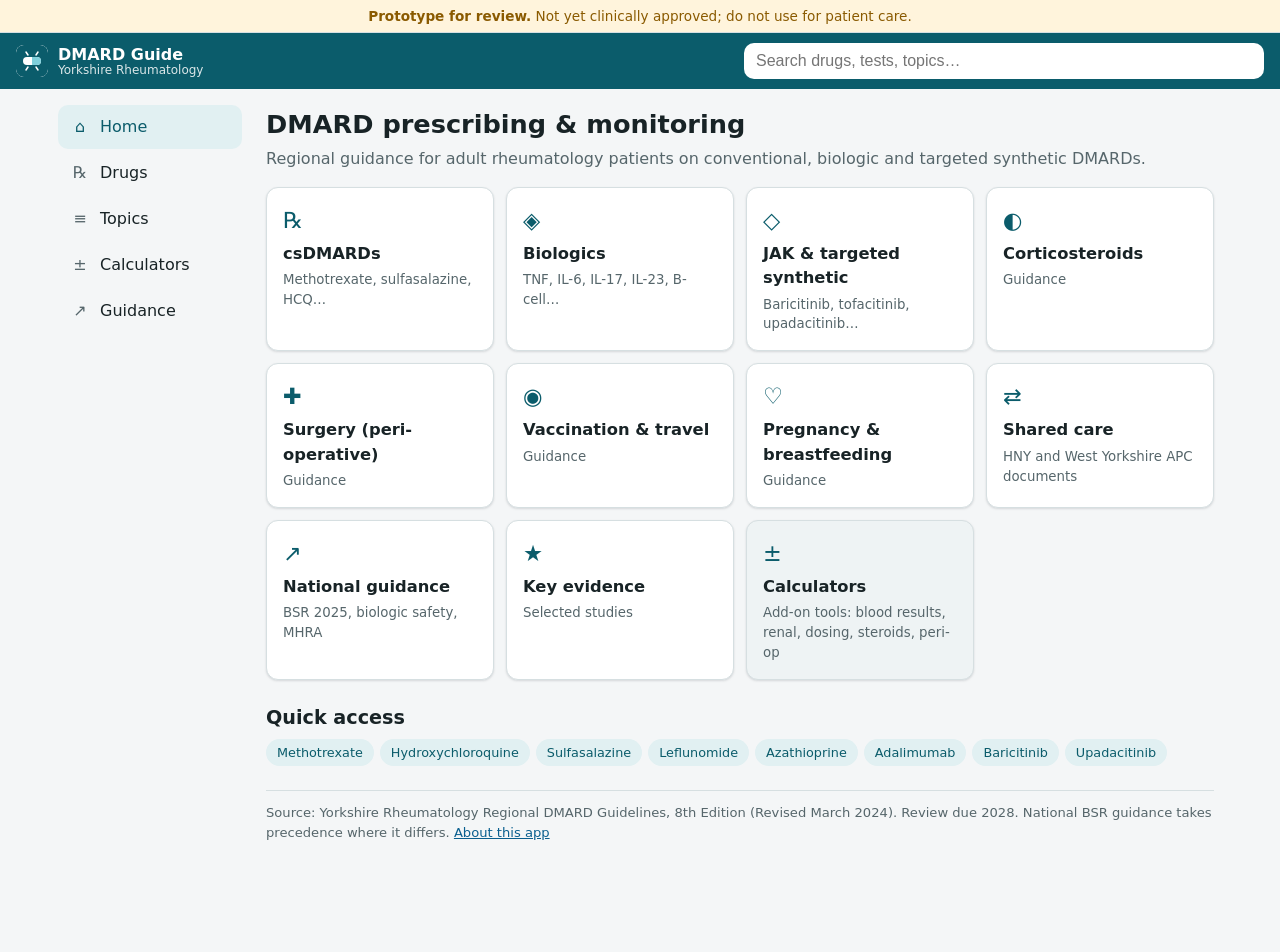
==== index.html @ b069c0a6 "Build prototype DMARD guide PWA with guideline content and calculators Guideline pages are generated" ====
<!doctype html>
<html lang="en-GB">
<head>
  <meta charset="utf-8">
  <meta name="viewport" content="width=device-width, initial-scale=1, viewport-fit=cover">
  <title>DMARD Guide (Yorkshire)</title>
  <meta name="description" content="Prescribing and monitoring guidance for DMARDs, biologics and targeted synthetic drugs in Yorkshire rheumatology.">
  <meta name="theme-color" content="#0b5c6b">
  <link rel="manifest" href="manifest.webmanifest">
  <link rel="icon" href="icons/icon.svg" type="image/svg+xml">
  <link rel="apple-touch-icon" href="icons/icon-192.png">
  <link rel="stylesheet" href="css/app.css">
</head>
<body>
  <a class="skip" href="#main">Skip to content</a>
  <div class="proto-banner" role="note">
    <strong>Prototype for review.</strong> Not yet clinically approved; do not use for patient care.
  </div>
  <header class="topbar">
    <a class="brand" href="#/">
      <img src="icons/icon.svg" alt="" width="32" height="32">
      <span><b>DMARD Guide</b><small>Yorkshire Rheumatology</small></span>
    </a>
    <form class="search" role="search" id="search-form">
      <label class="sr-only" for="q">Search drugs and topics</label>
      <input id="q" type="search" placeholder="Search drugs, tests, topics…" autocomplete="off">
    </form>
  </header>
  <div class="layout">
    <nav class="sidenav" aria-label="Main">
      <a href="#/" data-nav="home"><span aria-hidden="true">⌂</span>Home</a>
      <a href="#/drugs" data-nav="drugs"><span aria-hidden="true">℞</span>Drugs</a>
      <a href="#/topics" data-nav="topics"><span aria-hidden="true">≡</span>Topics</a>
      <a href="#/calc" data-nav="calc"><span aria-hidden="true">±</span>Calculators</a>
      <a href="#/links" data-nav="links"><span aria-hidden="true">↗</span>Guidance</a>
    </nav>
    <main id="main" tabindex="-1"></main>
  </div>
  <script type="module" src="js/app.js"></script>
</body>
</html>
---- css/app.css ----
:root {
  --bg: #f4f6f7;
  --surface: #ffffff;
  --surface-2: #eef3f4;
  --text: #182326;
  --muted: #56666b;
  --border: #d6dfe1;
  --brand: #0b5c6b;
  --brand-ink: #ffffff;
  --brand-soft: #e1f0f2;
  --link: #0a5f8f;
  --stop: #b42318;
  --stop-soft: #fdecea;
  --caution: #8a5a00;
  --caution-soft: #fff4dc;
  --ok: #1d6b3a;
  --ok-soft: #e5f4ea;
  --info-soft: #e8f0fb;
  --radius: 12px;
  --shadow: 0 1px 2px rgba(16, 24, 40, .06), 0 1px 3px rgba(16, 24, 40, .08);
  --font: system-ui, -apple-system, "Segoe UI", Roboto, Arial, sans-serif;
  color-scheme: light;
}
@media (prefers-color-scheme: dark) {
  :root:not([data-theme="light"]) {
    --bg: #0f1719; --surface: #172225; --surface-2: #1d2a2e; --text: #e6eef0; --muted: #9db0b5;
    --border: #2b3b40; --brand: #5fb8c8; --brand-ink: #062a31; --brand-soft: #173a41; --link: #7cc4ef;
    --stop: #ff8a80; --stop-soft: #3a1714; --caution: #f5c46a; --caution-soft: #33270c;
    --ok: #7fd49c; --ok-soft: #12301d; --info-soft: #182a40;
    color-scheme: dark;
  }
}
:root[data-theme="dark"] {
  --bg: #0f1719; --surface: #172225; --surface-2: #1d2a2e; --text: #e6eef0; --muted: #9db0b5;
  --border: #2b3b40; --brand: #5fb8c8; --brand-ink: #062a31; --brand-soft: #173a41; --link: #7cc4ef;
  --stop: #ff8a80; --stop-soft: #3a1714; --caution: #f5c46a; --caution-soft: #33270c;
  --ok: #7fd49c; --ok-soft: #12301d; --info-soft: #182a40;
  color-scheme: dark;
}

* { box-sizing: border-box; }
html { -webkit-text-size-adjust: 100%; }
body { margin: 0; background: var(--bg); color: var(--text); font: 16px/1.5 var(--font); }
a { color: var(--link); }
img { max-width: 100%; height: auto; }
h1, h2, h3 { line-height: 1.25; }
h1 { font-size: 1.6rem; margin: .2rem 0 .4rem; }
h2 { font-size: 1.2rem; margin: 1.6rem 0 .6rem; }
h3 { font-size: 1.05rem; }
.sr-only { position: absolute; width: 1px; height: 1px; overflow: hidden; clip: rect(0 0 0 0); }
.skip { position: absolute; left: -999px; }
.skip:focus { left: 8px; top: 8px; z-index: 10; background: var(--surface); padding: 8px; }
:focus-visible { outline: 3px solid var(--brand); outline-offset: 2px; }

.proto-banner { background: var(--caution-soft); color: var(--caution); font-size: .85rem; padding: 6px 16px; text-align: center; border-bottom: 1px solid var(--border); }

.topbar { position: sticky; top: 0; z-index: 5; display: flex; gap: 12px; align-items: center; padding: 10px 16px;
  background: var(--brand); color: var(--brand-ink); }
.brand { display: flex; align-items: center; gap: 10px; color: inherit; text-decoration: none; flex: none; }
.brand img { border-radius: 8px; background: #fff; }
.brand span { display: flex; flex-direction: column; line-height: 1.1; }
.brand small { opacity: .85; font-size: .75rem; }
.search { flex: 1; max-width: 520px; margin-left: auto; }
.search input { width: 100%; padding: 9px 12px; border-radius: 10px; border: 0; font-size: 1rem; background: var(--surface); color: var(--text); }

.layout { display: flex; max-width: 1180px; margin: 0 auto; }
.sidenav { display: flex; flex-direction: column; gap: 2px; width: 200px; flex: none; padding: 16px 8px; position: sticky; top: 60px; align-self: flex-start; }
.sidenav a { display: flex; gap: 10px; align-items: center; padding: 10px 12px; border-radius: 10px; color: var(--text); text-decoration: none; font-weight: 500; }
.sidenav a span { width: 20px; text-align: center; color: var(--muted); }
.sidenav a.active { background: var(--brand-soft); color: var(--brand); }
.sidenav a.active span { color: var(--brand); }
main { flex: 1; min-width: 0; padding: 16px 16px 96px; }
main:focus { outline: none; }

@media (max-width: 760px) {
  .brand small { display: none; }
  .brand b { display: none; }
  .sidenav { position: fixed; bottom: 0; left: 0; right: 0; top: auto; width: auto; z-index: 6; flex-direction: row; justify-content: space-around;
    padding: 4px 4px calc(4px + env(safe-area-inset-bottom)); background: var(--surface); border-top: 1px solid var(--border); }
  .sidenav a { flex-direction: column; gap: 0; font-size: .72rem; padding: 6px 4px; flex: 1; text-align: center; }
  .sidenav a span { font-size: 1.15rem; width: auto; }
}

/* Cards and grids */
.card { background: var(--surface); border: 1px solid var(--border); border-radius: var(--radius); padding: 16px; box-shadow: var(--shadow); }
.grid { display: grid; gap: 12px; grid-template-columns: repeat(auto-fill, minmax(200px, 1fr)); }
.tile { display: flex; flex-direction: column; gap: 4px; text-decoration: none; color: var(--text); min-height: 96px; }
.tile:hover { border-color: var(--brand); }
.tile .icon { font-size: 1.4rem; color: var(--brand); }
.tile b { font-size: 1.02rem; }
.tile small { color: var(--muted); }
.tile.addon { background: var(--surface-2); }
.hero { margin-bottom: 16px; }
.hero p { color: var(--muted); margin: .2rem 0 0; }
.muted { color: var(--muted); }
.small { font-size: .875rem; }

.list { list-style: none; margin: 0; padding: 0; background: var(--surface); border: 1px solid var(--border); border-radius: var(--radius); overflow: hidden; }
.list li + li { border-top: 1px solid var(--border); }
.list a { display: flex; justify-content: space-between; gap: 12px; align-items: center; padding: 12px 16px; color: var(--text); text-decoration: none; }
.list a:hover { background: var(--surface-2); }
.list a small { color: var(--muted); }
.list a::after { content: "›"; color: var(--muted); font-size: 1.3rem; }

.chips { display: flex; flex-wrap: wrap; gap: 6px; margin: 8px 0; }
.chip { display: inline-flex; align-items: center; gap: 4px; padding: 3px 10px; border-radius: 999px; font-size: .8rem; background: var(--surface-2); color: var(--muted); border: 1px solid var(--border); text-decoration: none; }
.chip.brand { background: var(--brand-soft); color: var(--brand); border-color: transparent; }
.chip.warn { background: var(--caution-soft); color: var(--caution); border-color: transparent; }
.chip.stop { background: var(--stop-soft); color: var(--stop); border-color: transparent; }
button.chip { cursor: pointer; font: inherit; font-size: .8rem; }
button.chip[aria-pressed="true"] { background: var(--brand); color: var(--brand-ink); }

.actions { display: flex; flex-wrap: wrap; gap: 8px; margin: 12px 0; }
.btn { display: inline-flex; align-items: center; gap: 6px; padding: 8px 14px; border-radius: 10px; border: 1px solid var(--border); background: var(--surface); color: var(--text); text-decoration: none; font: inherit; font-size: .9rem; cursor: pointer; }
.btn.primary { background: var(--brand); color: var(--brand-ink); border-color: var(--brand); }
.btn:hover { border-color: var(--brand); }

.notice { border-radius: 10px; padding: 10px 14px; margin: 12px 0; font-size: .92rem; border-left: 4px solid; }
.notice.info { background: var(--info-soft); border-color: var(--link); }
.notice.warn { background: var(--caution-soft); border-color: var(--caution); }
.notice.stop { background: var(--stop-soft); border-color: var(--stop); }
.notice.ok { background: var(--ok-soft); border-color: var(--ok); }

.crumbs { font-size: .85rem; color: var(--muted); margin-bottom: 4px; }
.crumbs a { color: var(--muted); }
.source { margin-top: 24px; font-size: .82rem; color: var(--muted); border-top: 1px solid var(--border); padding-top: 12px; }

/* Guideline content */
.guideline { overflow-wrap: anywhere; }
.guideline p { margin: .4rem 0; }
.table-wrap { overflow-x: auto; margin: 12px 0; border: 1px solid var(--border); border-radius: 10px; background: var(--surface); }
.guideline table { border-collapse: collapse; width: 100% !important; font-size: .92rem; }
.guideline th, .guideline td { border-bottom: 1px solid var(--border); padding: 8px 10px; vertical-align: top; text-align: left; }
.guideline thead th { background: var(--surface-2); }
.guideline col { width: auto !important; }
.guideline ul { padding-left: 1.2rem; }
.guideline blockquote { margin: 0; }
/* Two-column drug monographs become labelled cards */
.guideline table.kv { font-size: .95rem; }
.guideline table.kv thead th { font-weight: 400; background: none; }
.guideline table.kv thead th strong { font-weight: 700; }
.guideline table:not(.kv) { min-width: 600px; }
.guideline table:not(.kv) th, .guideline table:not(.kv) td { overflow-wrap: normal; word-break: normal; }
.guideline table.kv td:first-child, .guideline table.kv th:first-child { width: 28%; font-weight: 600; background: var(--surface-2); }
.guideline table.kv tr.row-stop > *:first-child { background: var(--stop-soft); color: var(--stop); }
.guideline table.kv tr.row-stop > *:last-child { background: color-mix(in srgb, var(--stop-soft) 45%, transparent); }
.guideline table.kv tr.row-monitor > *:first-child { background: var(--info-soft); }
@media (max-width: 640px) {
  .form { grid-template-columns: repeat(auto-fill, minmax(140px, 1fr)); }
  .guideline table.kv, .guideline table.kv tbody, .guideline table.kv thead, .guideline table.kv tr, .guideline table.kv td, .guideline table.kv th { display: block; width: 100% !important; }
  .guideline table.kv td:first-child, .guideline table.kv th:first-child { border-bottom: 0; padding-bottom: 4px; }
  .guideline table.kv colgroup { display: none; }
}

.toc { display: flex; flex-wrap: wrap; gap: 6px; margin: 8px 0 4px; }

/* Search */
.result { display: block; padding: 12px 16px; text-decoration: none; color: var(--text); }
.result small { display: block; color: var(--muted); }
.result mark { background: var(--caution-soft); color: inherit; }

/* Calculators */
.calc-intro { border: 1px dashed var(--caution); }
.form { display: grid; gap: 12px; grid-template-columns: repeat(auto-fill, minmax(170px, 1fr)); align-items: end; }
.field { display: flex; flex-direction: column; gap: 4px; font-size: .88rem; }
.field label { font-weight: 600; }
.field .hint { color: var(--muted); font-size: .78rem; font-weight: 400; }
.field input, .field select { padding: 9px 10px; border-radius: 8px; border: 1px solid var(--border); background: var(--surface); color: var(--text); font: inherit; min-width: 0; }
.field.wide { grid-column: 1 / -1; }
.bp { display: flex; gap: 4px; align-items: center; }
.bp input { width: 100%; }
.out { margin-top: 16px; }
.big { font-size: 1.6rem; font-weight: 700; }
.kpis { display: grid; gap: 12px; grid-template-columns: repeat(auto-fill, minmax(160px, 1fr)); }
.kpi { background: var(--surface-2); border-radius: 10px; padding: 12px; }
.kpi small { color: var(--muted); display: block; }
table.data { border-collapse: collapse; width: 100%; font-size: .92rem; }
table.data th, table.data td { border-bottom: 1px solid var(--border); padding: 7px 8px; text-align: left; vertical-align: top; }
table.data th { color: var(--muted); font-weight: 600; font-size: .82rem; }
.status { display: inline-block; min-width: 64px; text-align: center; padding: 2px 8px; border-radius: 999px; font-size: .78rem; font-weight: 700; }
.status.stop { background: var(--stop-soft); color: var(--stop); }
.status.caution { background: var(--caution-soft); color: var(--caution); }
.status.ok { background: var(--ok-soft); color: var(--ok); }
.status.missing { background: var(--surface-2); color: var(--muted); }
.status.info { background: var(--info-soft); color: var(--link); }

@media print {
  .topbar, .sidenav, .proto-banner, .actions { display: none !important; }
  main { padding: 0; }
}
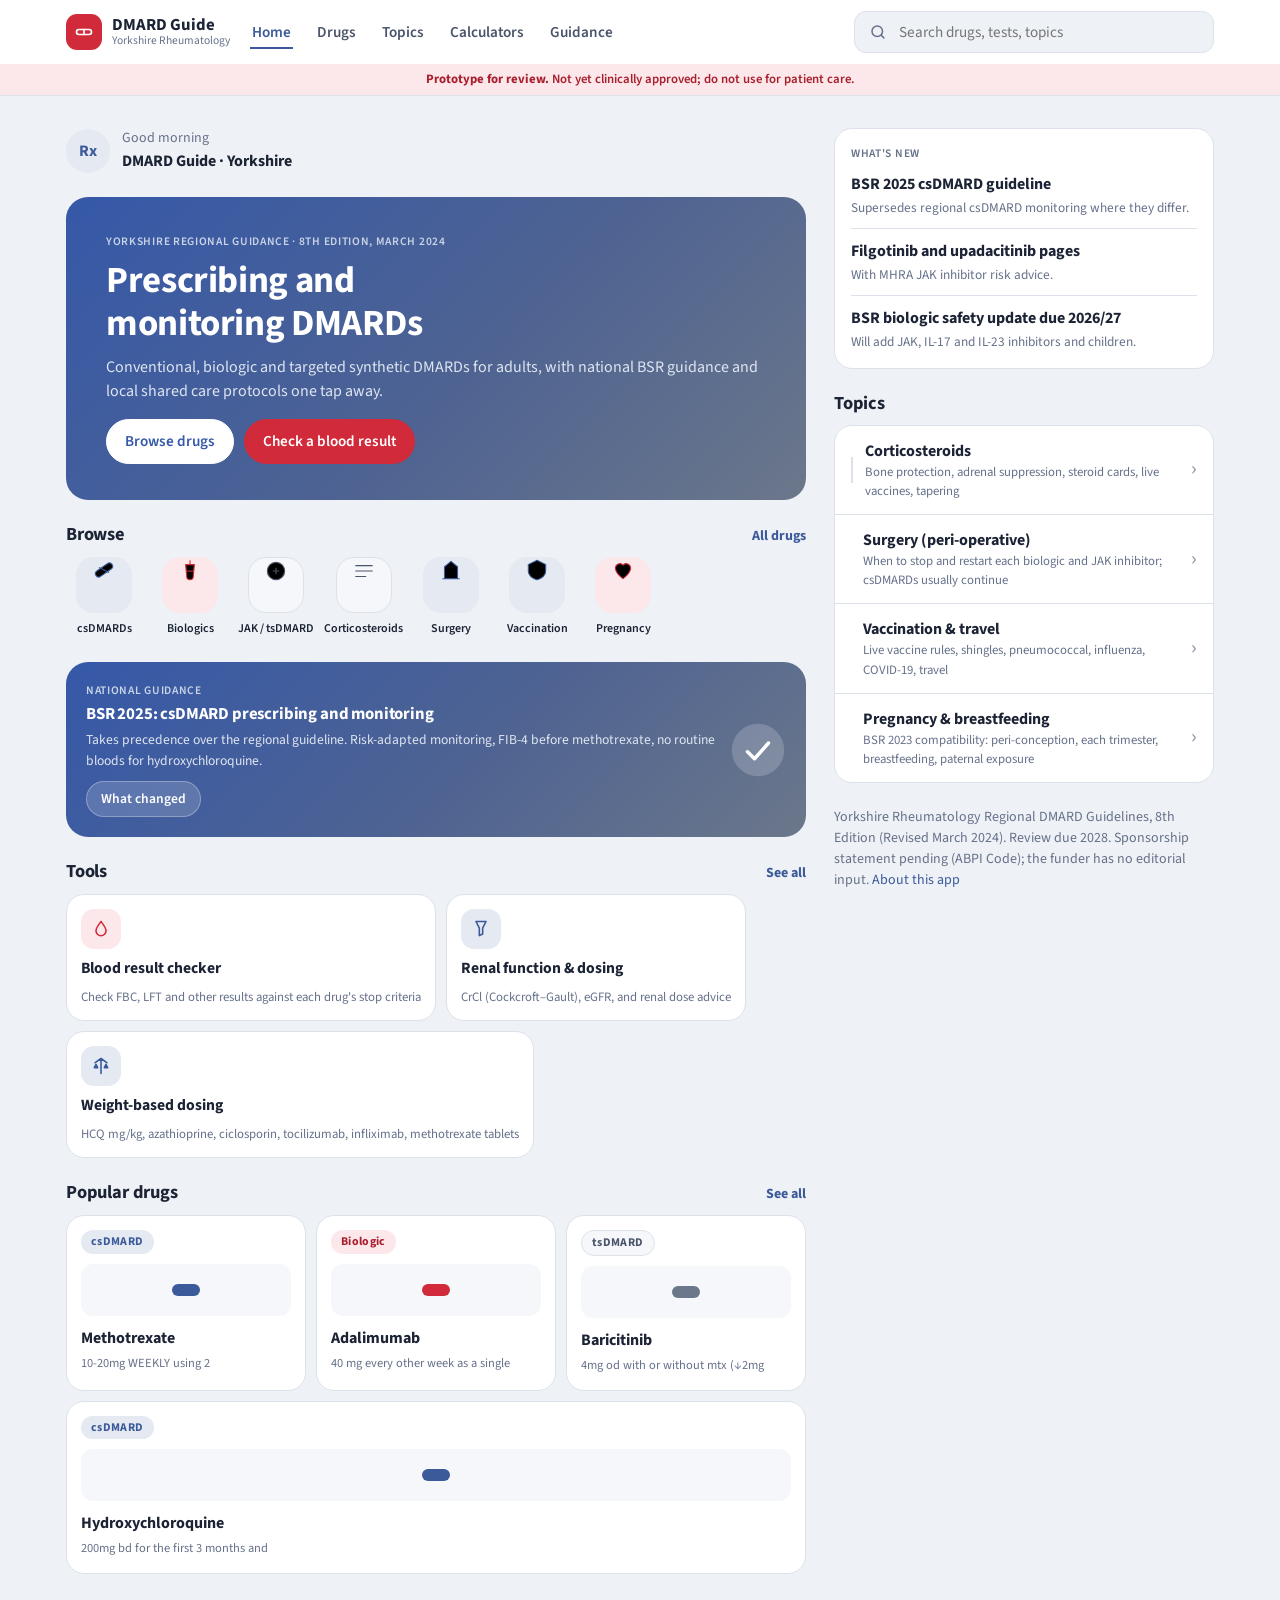
==== commit 46870766: "Rebuild frontend to approved design with BNF-style monographs and national guidance layer Mobile-fir" ====
--- a/index.html
+++ b/index.html
@@ -3,39 +3,49 @@
 <head>
   <meta charset="utf-8">
   <meta name="viewport" content="width=device-width, initial-scale=1, viewport-fit=cover">
-  <title>DMARD Guide (Yorkshire)</title>
+  <title>Yorkshire DMARD Guide</title>
   <meta name="description" content="Prescribing and monitoring guidance for DMARDs, biologics and targeted synthetic drugs in Yorkshire rheumatology.">
-  <meta name="theme-color" content="#0b5c6b">
+  <meta name="theme-color" content="#3558A8">
   <link rel="manifest" href="manifest.webmanifest">
   <link rel="icon" href="icons/icon.svg" type="image/svg+xml">
   <link rel="apple-touch-icon" href="icons/icon-192.png">
+  <link rel="preconnect" href="https://fonts.googleapis.com">
+  <link rel="stylesheet" href="https://fonts.googleapis.com/css2?family=Source+Sans+3:wght@400;500;600;700&family=Source+Code+Pro:wght@500;600&display=swap">
   <link rel="stylesheet" href="css/app.css">
 </head>
 <body>
   <a class="skip" href="#main">Skip to content</a>
-  <div class="proto-banner" role="note">
-    <strong>Prototype for review.</strong> Not yet clinically approved; do not use for patient care.
-  </div>
-  <header class="topbar">
-    <a class="brand" href="#/">
-      <img src="icons/icon.svg" alt="" width="32" height="32">
-      <span><b>DMARD Guide</b><small>Yorkshire Rheumatology</small></span>
-    </a>
-    <form class="search" role="search" id="search-form">
-      <label class="sr-only" for="q">Search drugs and topics</label>
-      <input id="q" type="search" placeholder="Search drugs, tests, topics…" autocomplete="off">
-    </form>
+  <header class="site" id="site-header">
+    <div class="site-inner">
+      <a class="brand" href="#home">
+        <span class="brand-mark" aria-hidden="true"><svg width="20" height="20" viewBox="0 0 24 24" fill="none" stroke="#fff" stroke-width="2" stroke-linecap="round"><rect x="3" y="9" width="18" height="6" rx="3"></rect><path d="M12 9v6"></path></svg></span>
+        <span class="brand-text"><strong>DMARD Guide</strong><small>Yorkshire Rheumatology</small></span>
+      </a>
+      <nav class="site-nav" aria-label="Main">
+        <a href="#home" data-nav="home">Home</a>
+        <a href="#drugs" data-nav="drugs">Drugs</a>
+        <a href="#topics" data-nav="topics">Topics</a>
+        <a href="#calc" data-nav="calc">Calculators</a>
+        <a href="#links" data-nav="links">Guidance</a>
+      </nav>
+      <form class="site-search" role="search" id="search-form">
+        <svg aria-hidden="true" width="18" height="18" viewBox="0 0 24 24" fill="none" stroke="currentColor" stroke-width="2" stroke-linecap="round"><circle cx="11" cy="11" r="7"></circle><path d="M20 20l-3.5-3.5"></path></svg>
+        <label class="sr-only" for="q">Search drugs, tests and topics</label>
+        <input id="q" type="search" placeholder="Search drugs, tests, topics" autocomplete="off">
+      </form>
+    </div>
+    <div class="proto" role="note"><strong>Prototype for review.</strong> Not yet clinically approved; do not use for patient care.</div>
   </header>
-  <div class="layout">
-    <nav class="sidenav" aria-label="Main">
-      <a href="#/" data-nav="home"><span aria-hidden="true">⌂</span>Home</a>
-      <a href="#/drugs" data-nav="drugs"><span aria-hidden="true">℞</span>Drugs</a>
-      <a href="#/topics" data-nav="topics"><span aria-hidden="true">≡</span>Topics</a>
-      <a href="#/calc" data-nav="calc"><span aria-hidden="true">±</span>Calculators</a>
-      <a href="#/links" data-nav="links"><span aria-hidden="true">↗</span>Guidance</a>
-    </nav>
-    <main id="main" tabindex="-1"></main>
-  </div>
+
+  <main id="main" tabindex="-1"></main>
+
+  <nav class="tabbar" aria-label="Main">
+    <a href="#home" data-nav="home"><svg aria-hidden="true" viewBox="0 0 24 24"><path d="M4 11l8-7 8 7v9a1 1 0 0 1-1 1h-4v-6H9v6H5a1 1 0 0 1-1-1z"></path></svg><span>Home</span></a>
+    <a href="#drugs" data-nav="drugs"><svg aria-hidden="true" viewBox="0 0 24 24"><rect x="4" y="3" width="16" height="18" rx="2"></rect><path d="M8 8h8M8 12h8M8 16h5"></path></svg><span>Drugs</span></a>
+    <a href="#calc" data-nav="calc" class="tab-centre" aria-label="Calculators"><svg aria-hidden="true" viewBox="0 0 24 24"><rect x="5" y="3" width="14" height="18" rx="2"></rect><path d="M8 7h8M8 12h3M13 12h3M8 16h3M13 16h3"></path></svg></a>
+    <a href="#topics" data-nav="topics"><svg aria-hidden="true" viewBox="0 0 24 24"><path d="M4 6h16M4 12h16M4 18h10"></path></svg><span>Topics</span></a>
+    <a href="#links" data-nav="links"><svg aria-hidden="true" viewBox="0 0 24 24"><path d="M7 17L17 7M9 7h8v8"></path></svg><span>Links</span></a>
+  </nav>
   <script type="module" src="js/app.js"></script>
 </body>
 </html>
--- a/css/app.css
+++ b/css/app.css
@@ -1,190 +1,333 @@
+/* Layout: mobile-first app with a floating tab bar; at >=900px a website
+   header with inline nav and search replaces the bar. */
 :root {
-  --bg: #f4f6f7;
-  --surface: #ffffff;
-  --surface-2: #eef3f4;
-  --text: #182326;
-  --muted: #56666b;
-  --border: #d6dfe1;
-  --brand: #0b5c6b;
-  --brand-ink: #ffffff;
-  --brand-soft: #e1f0f2;
-  --link: #0a5f8f;
-  --stop: #b42318;
-  --stop-soft: #fdecea;
-  --caution: #8a5a00;
-  --caution-soft: #fff4dc;
-  --ok: #1d6b3a;
-  --ok-soft: #e5f4ea;
-  --info-soft: #e8f0fb;
-  --radius: 12px;
-  --shadow: 0 1px 2px rgba(16, 24, 40, .06), 0 1px 3px rgba(16, 24, 40, .08);
-  --font: system-ui, -apple-system, "Segoe UI", Roboto, Arial, sans-serif;
+  --ground: #EEF1F5;
+  --paper: #FFFFFF;
+  --tint: #E4E9F2;
+  --tint-2: #F5F7FA;
+  --ink: #1B2335;
+  --ink-2: #4A556B;
+  --muted: #66718A;
+  --faint: #8591A8;
+  --line: #DDE2EA;
+  --blue: #3B5A9A;
+  --blue-deep: #3558A8;
+  --slate: #4E6392;
+  --grey-blue: #6B778A;
+  --red: #D12A3A;
+  --red-deep: #A81F2D;
+  --red-tint: #FCE7EA;
+  --amber: #8A5A00;
+  --amber-tint: #FFF3DE;
+  --green: #1A7A3E;
+  --green-tint: #E6F4EA;
+  --grad: linear-gradient(135deg, var(--blue-deep) 0%, var(--slate) 55%, var(--grey-blue) 100%);
+  --radius: 18px;
+  --radius-s: 12px;
+  --shadow: 0 8px 24px rgba(27, 35, 53, .10);
+  --font: "Source Sans 3", "Source Sans Pro", system-ui, -apple-system, "Segoe UI", sans-serif;
+  --mono: "Source Code Pro", ui-monospace, SFMono-Regular, Menlo, monospace;
   color-scheme: light;
 }
 @media (prefers-color-scheme: dark) {
   :root:not([data-theme="light"]) {
-    --bg: #0f1719; --surface: #172225; --surface-2: #1d2a2e; --text: #e6eef0; --muted: #9db0b5;
-    --border: #2b3b40; --brand: #5fb8c8; --brand-ink: #062a31; --brand-soft: #173a41; --link: #7cc4ef;
-    --stop: #ff8a80; --stop-soft: #3a1714; --caution: #f5c46a; --caution-soft: #33270c;
-    --ok: #7fd49c; --ok-soft: #12301d; --info-soft: #182a40;
+    --ground: #0F141C; --paper: #171E2A; --tint: #1F2A3C; --tint-2: #1B2431; --ink: #E7ECF4; --ink-2: #C3CCDB;
+    --muted: #98A4B8; --faint: #7B879C; --line: #2A3447; --blue: #8FAAE6; --blue-deep: #2F4F96; --slate: #3E4F75; --grey-blue: #4F5A6C;
+    --red: #F0616E; --red-deep: #FF8A93; --red-tint: #3A1A1F; --amber: #F2C777; --amber-tint: #33270C; --green: #7FD49C; --green-tint: #12301D;
+    --shadow: 0 8px 24px rgba(0, 0, 0, .4);
     color-scheme: dark;
   }
 }
 :root[data-theme="dark"] {
-  --bg: #0f1719; --surface: #172225; --surface-2: #1d2a2e; --text: #e6eef0; --muted: #9db0b5;
-  --border: #2b3b40; --brand: #5fb8c8; --brand-ink: #062a31; --brand-soft: #173a41; --link: #7cc4ef;
-  --stop: #ff8a80; --stop-soft: #3a1714; --caution: #f5c46a; --caution-soft: #33270c;
-  --ok: #7fd49c; --ok-soft: #12301d; --info-soft: #182a40;
+  --ground: #0F141C; --paper: #171E2A; --tint: #1F2A3C; --tint-2: #1B2431; --ink: #E7ECF4; --ink-2: #C3CCDB;
+  --muted: #98A4B8; --faint: #7B879C; --line: #2A3447; --blue: #8FAAE6; --blue-deep: #2F4F96; --slate: #3E4F75; --grey-blue: #4F5A6C;
+  --red: #F0616E; --red-deep: #FF8A93; --red-tint: #3A1A1F; --amber: #F2C777; --amber-tint: #33270C; --green: #7FD49C; --green-tint: #12301D;
+  --shadow: 0 8px 24px rgba(0, 0, 0, .4);
   color-scheme: dark;
 }
 
 * { box-sizing: border-box; }
-html { -webkit-text-size-adjust: 100%; }
-body { margin: 0; background: var(--bg); color: var(--text); font: 16px/1.5 var(--font); }
-a { color: var(--link); }
+html { -webkit-text-size-adjust: 100%; height: 100%; }
+body { margin: 0; min-height: 100%; background: var(--ground); color: var(--ink); font: 16px/1.5 var(--font); font-variant-numeric: tabular-nums; }
+body::before { content: ""; position: fixed; inset: 0 0 auto; height: env(safe-area-inset-top, 0px); z-index: 30; background: var(--ground); }
+a { color: var(--blue); text-decoration: none; }
+a:hover { text-decoration: underline; }
 img { max-width: 100%; height: auto; }
-h1, h2, h3 { line-height: 1.25; }
-h1 { font-size: 1.6rem; margin: .2rem 0 .4rem; }
-h2 { font-size: 1.2rem; margin: 1.6rem 0 .6rem; }
-h3 { font-size: 1.05rem; }
+h1, h2, h3 { margin: 0; line-height: 1.15; font-weight: 700; letter-spacing: -0.01em; }
+h1 { font-size: 1.7rem; }
+h2 { font-size: 1.15rem; }
+h3 { font-size: 1rem; }
+p { margin: 0; }
+button { font: inherit; }
 .sr-only { position: absolute; width: 1px; height: 1px; overflow: hidden; clip: rect(0 0 0 0); }
 .skip { position: absolute; left: -999px; }
-.skip:focus { left: 8px; top: 8px; z-index: 10; background: var(--surface); padding: 8px; }
-:focus-visible { outline: 3px solid var(--brand); outline-offset: 2px; }
-
-.proto-banner { background: var(--caution-soft); color: var(--caution); font-size: .85rem; padding: 6px 16px; text-align: center; border-bottom: 1px solid var(--border); }
-
-.topbar { position: sticky; top: 0; z-index: 5; display: flex; gap: 12px; align-items: center; padding: 10px 16px;
-  background: var(--brand); color: var(--brand-ink); }
-.brand { display: flex; align-items: center; gap: 10px; color: inherit; text-decoration: none; flex: none; }
-.brand img { border-radius: 8px; background: #fff; }
-.brand span { display: flex; flex-direction: column; line-height: 1.1; }
-.brand small { opacity: .85; font-size: .75rem; }
-.search { flex: 1; max-width: 520px; margin-left: auto; }
-.search input { width: 100%; padding: 9px 12px; border-radius: 10px; border: 0; font-size: 1rem; background: var(--surface); color: var(--text); }
-
-.layout { display: flex; max-width: 1180px; margin: 0 auto; }
-.sidenav { display: flex; flex-direction: column; gap: 2px; width: 200px; flex: none; padding: 16px 8px; position: sticky; top: 60px; align-self: flex-start; }
-.sidenav a { display: flex; gap: 10px; align-items: center; padding: 10px 12px; border-radius: 10px; color: var(--text); text-decoration: none; font-weight: 500; }
-.sidenav a span { width: 20px; text-align: center; color: var(--muted); }
-.sidenav a.active { background: var(--brand-soft); color: var(--brand); }
-.sidenav a.active span { color: var(--brand); }
-main { flex: 1; min-width: 0; padding: 16px 16px 96px; }
-main:focus { outline: none; }
-
-@media (max-width: 760px) {
-  .brand small { display: none; }
-  .brand b { display: none; }
-  .sidenav { position: fixed; bottom: 0; left: 0; right: 0; top: auto; width: auto; z-index: 6; flex-direction: row; justify-content: space-around;
-    padding: 4px 4px calc(4px + env(safe-area-inset-bottom)); background: var(--surface); border-top: 1px solid var(--border); }
-  .sidenav a { flex-direction: column; gap: 0; font-size: .72rem; padding: 6px 4px; flex: 1; text-align: center; }
-  .sidenav a span { font-size: 1.15rem; width: auto; }
-}
-
-/* Cards and grids */
-.card { background: var(--surface); border: 1px solid var(--border); border-radius: var(--radius); padding: 16px; box-shadow: var(--shadow); }
-.grid { display: grid; gap: 12px; grid-template-columns: repeat(auto-fill, minmax(200px, 1fr)); }
-.tile { display: flex; flex-direction: column; gap: 4px; text-decoration: none; color: var(--text); min-height: 96px; }
-.tile:hover { border-color: var(--brand); }
-.tile .icon { font-size: 1.4rem; color: var(--brand); }
-.tile b { font-size: 1.02rem; }
-.tile small { color: var(--muted); }
-.tile.addon { background: var(--surface-2); }
-.hero { margin-bottom: 16px; }
-.hero p { color: var(--muted); margin: .2rem 0 0; }
+.skip:focus { left: 8px; top: 8px; z-index: 40; background: var(--paper); padding: 8px; border-radius: 8px; }
+:focus-visible { outline: 3px solid var(--blue); outline-offset: 2px; }
+.lab { font-size: .72rem; font-weight: 600; letter-spacing: .06em; text-transform: uppercase; color: var(--muted); }
 .muted { color: var(--muted); }
 .small { font-size: .875rem; }
-
-.list { list-style: none; margin: 0; padding: 0; background: var(--surface); border: 1px solid var(--border); border-radius: var(--radius); overflow: hidden; }
-.list li + li { border-top: 1px solid var(--border); }
-.list a { display: flex; justify-content: space-between; gap: 12px; align-items: center; padding: 12px 16px; color: var(--text); text-decoration: none; }
-.list a:hover { background: var(--surface-2); }
-.list a small { color: var(--muted); }
-.list a::after { content: "›"; color: var(--muted); font-size: 1.3rem; }
-
-.chips { display: flex; flex-wrap: wrap; gap: 6px; margin: 8px 0; }
-.chip { display: inline-flex; align-items: center; gap: 4px; padding: 3px 10px; border-radius: 999px; font-size: .8rem; background: var(--surface-2); color: var(--muted); border: 1px solid var(--border); text-decoration: none; }
-.chip.brand { background: var(--brand-soft); color: var(--brand); border-color: transparent; }
-.chip.warn { background: var(--caution-soft); color: var(--caution); border-color: transparent; }
-.chip.stop { background: var(--stop-soft); color: var(--stop); border-color: transparent; }
-button.chip { cursor: pointer; font: inherit; font-size: .8rem; }
-button.chip[aria-pressed="true"] { background: var(--brand); color: var(--brand-ink); }
-
-.actions { display: flex; flex-wrap: wrap; gap: 8px; margin: 12px 0; }
-.btn { display: inline-flex; align-items: center; gap: 6px; padding: 8px 14px; border-radius: 10px; border: 1px solid var(--border); background: var(--surface); color: var(--text); text-decoration: none; font: inherit; font-size: .9rem; cursor: pointer; }
-.btn.primary { background: var(--brand); color: var(--brand-ink); border-color: var(--brand); }
-.btn:hover { border-color: var(--brand); }
-
-.notice { border-radius: 10px; padding: 10px 14px; margin: 12px 0; font-size: .92rem; border-left: 4px solid; }
-.notice.info { background: var(--info-soft); border-color: var(--link); }
-.notice.warn { background: var(--caution-soft); border-color: var(--caution); }
-.notice.stop { background: var(--stop-soft); border-color: var(--stop); }
-.notice.ok { background: var(--ok-soft); border-color: var(--ok); }
-
-.crumbs { font-size: .85rem; color: var(--muted); margin-bottom: 4px; }
-.crumbs a { color: var(--muted); }
-.source { margin-top: 24px; font-size: .82rem; color: var(--muted); border-top: 1px solid var(--border); padding-top: 12px; }
-
-/* Guideline content */
-.guideline { overflow-wrap: anywhere; }
-.guideline p { margin: .4rem 0; }
-.table-wrap { overflow-x: auto; margin: 12px 0; border: 1px solid var(--border); border-radius: 10px; background: var(--surface); }
-.guideline table { border-collapse: collapse; width: 100% !important; font-size: .92rem; }
-.guideline th, .guideline td { border-bottom: 1px solid var(--border); padding: 8px 10px; vertical-align: top; text-align: left; }
-.guideline thead th { background: var(--surface-2); }
-.guideline col { width: auto !important; }
-.guideline ul { padding-left: 1.2rem; }
-.guideline blockquote { margin: 0; }
-/* Two-column drug monographs become labelled cards */
-.guideline table.kv { font-size: .95rem; }
-.guideline table.kv thead th { font-weight: 400; background: none; }
-.guideline table.kv thead th strong { font-weight: 700; }
-.guideline table:not(.kv) { min-width: 600px; }
-.guideline table:not(.kv) th, .guideline table:not(.kv) td { overflow-wrap: normal; word-break: normal; }
-.guideline table.kv td:first-child, .guideline table.kv th:first-child { width: 28%; font-weight: 600; background: var(--surface-2); }
-.guideline table.kv tr.row-stop > *:first-child { background: var(--stop-soft); color: var(--stop); }
-.guideline table.kv tr.row-stop > *:last-child { background: color-mix(in srgb, var(--stop-soft) 45%, transparent); }
-.guideline table.kv tr.row-monitor > *:first-child { background: var(--info-soft); }
-@media (max-width: 640px) {
-  .form { grid-template-columns: repeat(auto-fill, minmax(140px, 1fr)); }
-  .guideline table.kv, .guideline table.kv tbody, .guideline table.kv thead, .guideline table.kv tr, .guideline table.kv td, .guideline table.kv th { display: block; width: 100% !important; }
-  .guideline table.kv td:first-child, .guideline table.kv th:first-child { border-bottom: 0; padding-bottom: 4px; }
-  .guideline table.kv colgroup { display: none; }
-}
-
-.toc { display: flex; flex-wrap: wrap; gap: 6px; margin: 8px 0 4px; }
-
-/* Search */
-.result { display: block; padding: 12px 16px; text-decoration: none; color: var(--text); }
-.result small { display: block; color: var(--muted); }
-.result mark { background: var(--caution-soft); color: inherit; }
-
-/* Calculators */
-.calc-intro { border: 1px dashed var(--caution); }
-.form { display: grid; gap: 12px; grid-template-columns: repeat(auto-fill, minmax(170px, 1fr)); align-items: end; }
-.field { display: flex; flex-direction: column; gap: 4px; font-size: .88rem; }
-.field label { font-weight: 600; }
-.field .hint { color: var(--muted); font-size: .78rem; font-weight: 400; }
-.field input, .field select { padding: 9px 10px; border-radius: 8px; border: 1px solid var(--border); background: var(--surface); color: var(--text); font: inherit; min-width: 0; }
+.mono { font-family: var(--mono); font-weight: 600; font-size: .92em; }
+.gutter { padding-left: max(16px, env(safe-area-inset-left, 0px)); padding-right: max(16px, env(safe-area-inset-right, 0px)); }
+
+/* ---------- Header (website) ---------- */
+.site { background: var(--paper); border-bottom: 1px solid var(--line); position: sticky; top: env(safe-area-inset-top, 0px); z-index: 20; }
+.site-inner { max-width: 1180px; margin: 0 auto; display: flex; align-items: center; gap: 20px; height: 64px; padding-left: max(16px, env(safe-area-inset-left, 0px)); padding-right: max(16px, env(safe-area-inset-right, 0px)); }
+.brand { display: flex; align-items: center; gap: 10px; color: var(--ink); flex: none; }
+.brand:hover { text-decoration: none; }
+.brand-mark { width: 36px; height: 36px; border-radius: 11px; background: var(--red); display: flex; align-items: center; justify-content: center; }
+.brand-text { display: flex; flex-direction: column; line-height: 1.1; }
+.brand-text strong { font-size: 1.05rem; }
+.brand-text small { font-size: .72rem; color: var(--muted); }
+.site-nav { display: none; gap: 22px; }
+.site-nav a { color: var(--ink-2); font-weight: 600; font-size: .95rem; padding: 6px 2px; }
+.site-nav a:hover { color: var(--ink); text-decoration: none; }
+.site-nav a.active { color: var(--blue); box-shadow: inset 0 -2px 0 var(--blue); }
+.site-search { margin-left: auto; display: flex; align-items: center; gap: 10px; flex: 1; max-width: 360px; height: 42px; padding: 0 14px; background: var(--ground); border: 1px solid var(--line); border-radius: 12px; color: var(--muted); }
+.site-search input { flex: 1; min-width: 0; border: 0; background: transparent; font: inherit; font-size: .95rem; color: var(--ink); }
+.site-search input:focus { outline: none; }
+.proto { background: var(--red-tint); color: var(--red-deep); font-size: .8rem; font-weight: 600; padding: 6px 16px; text-align: center; }
+@media (max-width: 899px) {
+  .site-search { display: none; }
+  .brand-text small { display: none; }
+}
+@media (min-width: 900px) {
+  .site-nav { display: flex; }
+}
+
+/* ---------- Main and tab bar ---------- */
+main { max-width: 1180px; margin: 0 auto; padding: 20px max(16px, env(safe-area-inset-left, 0px)) calc(110px + env(safe-area-inset-bottom, 0px)) max(16px, env(safe-area-inset-right, 0px)); }
+main:focus { outline: none; }
+.tabbar { position: fixed; left: 16px; right: 16px; bottom: calc(14px + env(safe-area-inset-bottom, 0px)); height: 66px; z-index: 25; display: flex; align-items: center; padding: 0 8px; background: var(--paper); border: 1px solid var(--line); border-radius: 24px; box-shadow: var(--shadow); }
+.tabbar a { flex: 1; display: flex; flex-direction: column; align-items: center; gap: 3px; color: var(--faint); font-size: .68rem; font-weight: 600; text-decoration: none; min-height: 44px; justify-content: center; }
+.tabbar a svg { width: 22px; height: 22px; fill: none; stroke: currentColor; stroke-width: 2; stroke-linecap: round; stroke-linejoin: round; }
+.tabbar a.active { color: var(--blue); }
+.tabbar a.tab-centre { flex: none; width: 54px; height: 54px; margin: 0 6px; border-radius: 17px; background: var(--red); color: #fff; box-shadow: 0 6px 16px rgba(209, 42, 58, .35); }
+.tabbar a.tab-centre.active { background: var(--red-deep); color: #fff; }
+.tabbar a.tab-centre svg { width: 24px; height: 24px; }
+@media (min-width: 900px) {
+  .tabbar { display: none; }
+  main { padding-top: 32px; padding-bottom: 64px; }
+}
+
+/* ---------- Shared components ---------- */
+.card { background: var(--paper); border: 1px solid var(--line); border-radius: var(--radius); padding: 16px; }
+.grad { background: var(--grad); color: #fff; border-radius: 22px; padding: 20px; }
+.grad a { color: #fff; }
+.grad .lab { color: #C9D4E6; }
+.grad .sub { color: #DFE6F1; }
+.btn { display: inline-flex; align-items: center; justify-content: center; gap: 8px; min-height: 44px; padding: 10px 18px; border-radius: 999px; border: 1px solid var(--line); background: var(--paper); color: var(--ink); font-weight: 600; font-size: .95rem; cursor: pointer; text-decoration: none; }
+.btn:hover { text-decoration: none; border-color: var(--blue); }
+.btn.primary { background: var(--red); border-color: var(--red); color: #fff; }
+.btn.primary:hover { background: var(--red-deep); border-color: var(--red-deep); }
+.btn.blue { background: var(--blue); border-color: var(--blue); color: #fff; }
+.btn.ghost { background: rgba(255,255,255,.16); border-color: rgba(255,255,255,.3); color: #fff; }
+.btn.sm { min-height: 36px; padding: 6px 14px; font-size: .85rem; }
+.row { display: flex; gap: 10px; flex-wrap: wrap; align-items: center; }
+.between { display: flex; justify-content: space-between; align-items: baseline; gap: 12px; }
+.pill { display: inline-flex; align-items: center; padding: 3px 10px; border-radius: 999px; font-size: .74rem; font-weight: 700; letter-spacing: .03em; white-space: nowrap; }
+.pill.blue { background: var(--tint); color: var(--blue); }
+.pill.red { background: var(--red-tint); color: var(--red-deep); }
+.pill.grey { background: var(--tint-2); color: var(--ink-2); border: 1px solid var(--line); }
+.pill.amber { background: var(--amber-tint); color: var(--amber); }
+.pill.green { background: var(--green-tint); color: var(--green); }
+.pill.white { background: rgba(255,255,255,.18); color: #fff; }
+.chip { display: inline-flex; align-items: center; gap: 6px; padding: 7px 12px; border-radius: 999px; background: var(--paper); border: 1px solid var(--line); color: var(--ink); font-size: .85rem; font-weight: 600; white-space: nowrap; text-decoration: none; }
+.chip:hover { text-decoration: none; border-color: var(--blue); }
+.chip.on { background: var(--ink); color: var(--paper); border-color: var(--ink); }
+.hscroll { display: flex; gap: 10px; overflow-x: auto; padding: 2px 16px 6px; margin: 0 -16px; scrollbar-width: none; }
+.hscroll::-webkit-scrollbar { display: none; }
+.notice { border-radius: var(--radius-s); padding: 10px 14px; font-size: .9rem; display: flex; gap: 10px; align-items: flex-start; }
+.notice.amber { background: var(--amber-tint); color: var(--amber); }
+.notice.blue { background: var(--tint); color: var(--blue); }
+.notice.red { background: var(--red-tint); color: var(--red-deep); }
+.notice.grey { background: var(--tint-2); color: var(--ink-2); border: 1px solid var(--line); }
+.stack { display: flex; flex-direction: column; gap: 14px; }
+.stack-lg { display: flex; flex-direction: column; gap: 24px; }
+.dot { width: 10px; height: 10px; border-radius: 50%; flex: none; }
+.dot.cs { background: var(--blue); }
+.dot.bio { background: var(--red); }
+.dot.ts { background: var(--grey-blue); }
+.dot.gap { background: var(--faint); }
+
+/* List group */
+.list { list-style: none; margin: 0; padding: 0; background: var(--paper); border: 1px solid var(--line); border-radius: var(--radius); overflow: hidden; }
+.list li + li { border-top: 1px solid var(--line); }
+.list a, .list .li { display: flex; align-items: center; gap: 12px; padding: 13px 16px; color: var(--ink); text-decoration: none; min-height: 52px; }
+.list a:hover { background: var(--tint-2); text-decoration: none; }
+.list .grow { flex: 1; min-width: 0; }
+.list small { display: block; font-size: .8rem; color: var(--muted); }
+.list .chev { color: var(--faint); font-size: 1.3rem; line-height: 1; }
+.list .letter { padding: 6px 16px 4px; font-size: .75rem; font-weight: 700; color: var(--muted); background: var(--ground); }
+
+/* Tiles */
+.tiles { display: grid; grid-template-columns: repeat(auto-fill, minmax(150px, 1fr)); gap: 12px; }
+.tile { display: flex; flex-direction: column; gap: 8px; padding: 14px; background: var(--paper); border: 1px solid var(--line); border-radius: var(--radius); color: var(--ink); text-decoration: none; min-width: 0; }
+.tile:hover { text-decoration: none; border-color: var(--blue); }
+.tile .ic { width: 40px; height: 40px; border-radius: 13px; display: flex; align-items: center; justify-content: center; }
+.tile .ic svg { width: 20px; height: 20px; fill: none; stroke-width: 1.9; stroke-linecap: round; stroke-linejoin: round; }
+.tile strong { font-size: .98rem; }
+.tile small { font-size: .8rem; color: var(--muted); line-height: 1.35; }
+.ic.blue { background: var(--tint); } .ic.blue svg { stroke: var(--blue); }
+.ic.red { background: var(--red-tint); } .ic.red svg { stroke: var(--red); }
+.ic.grey { background: var(--tint-2); border: 1px solid var(--line); } .ic.grey svg { stroke: var(--ink-2); }
+.cat { display: flex; flex-direction: column; align-items: center; gap: 7px; min-width: 76px; color: var(--ink); font-size: .75rem; font-weight: 600; text-align: center; text-decoration: none; }
+.cat:hover { text-decoration: none; }
+.cat .ic { width: 56px; height: 56px; border-radius: 18px; }
+.cat .ic svg { width: 26px; height: 26px; }
+.drugcard { min-width: 150px; display: flex; flex-direction: column; gap: 10px; padding: 14px; background: var(--paper); border: 1px solid var(--line); border-radius: var(--radius); color: var(--ink); text-decoration: none; }
+.drugcard:hover { text-decoration: none; border-color: var(--blue); }
+.drugcard .art { height: 52px; border-radius: 12px; background: var(--tint-2); display: flex; align-items: center; justify-content: center; }
+.drugcard small { font-size: .78rem; color: var(--muted); }
+
+/* ---------- Home ---------- */
+.home-head { display: flex; align-items: center; gap: 12px; }
+.avatar { width: 44px; height: 44px; border-radius: 50%; background: var(--tint); color: var(--blue); display: flex; align-items: center; justify-content: center; font-weight: 700; }
+.searchbar { display: flex; align-items: center; gap: 10px; min-height: 52px; padding: 0 16px; background: var(--paper); border: 1px solid var(--line); border-radius: 16px; color: var(--muted); text-decoration: none; }
+.searchbar:hover { text-decoration: none; border-color: var(--blue); }
+.searchbar svg { flex: none; }
+.feature { display: flex; gap: 14px; align-items: center; }
+.feature .body { flex: 1; min-width: 0; display: flex; flex-direction: column; gap: 6px; }
+.feature .body h2 { font-size: 1.05rem; }
+.feature .body p { font-size: .85rem; }
+.feature svg { flex: none; }
+@media (min-width: 900px) {
+  .home-grid { display: grid; grid-template-columns: minmax(0, 1fr) 380px; gap: 28px; align-items: start; }
+  .searchbar { display: none; }
+  .hscroll { overflow: visible; flex-wrap: wrap; margin: 0; padding: 0; }
+  .hscroll .cat { flex: none; }
+  .hscroll .drugcard { flex: 1 1 180px; }
+  .grad.hero { padding: 36px 40px; }
+  .grad.hero h1 { font-size: 2.3rem; max-width: 18ch; }
+}
+
+/* ---------- Drug list ---------- */
+.seg { display: flex; gap: 4px; padding: 4px; background: var(--paper); border: 1px solid var(--line); border-radius: 999px; }
+.seg a { flex: 1; text-align: center; padding: 8px 4px; border-radius: 999px; font-size: .82rem; font-weight: 600; color: var(--ink-2); text-decoration: none; min-height: 36px; }
+.seg a.on { background: var(--ink); color: var(--paper); }
+@media (min-width: 900px) { .seg { max-width: 520px; } }
+
+/* ---------- Monograph ---------- */
+.mono-head { background: var(--grad); color: #fff; border-radius: 22px 22px 0 0; padding: 20px 20px 36px; display: flex; flex-direction: column; gap: 12px; margin: 0 -4px; }
+.mono-head .crumbs { font-size: .8rem; color: #DFE6F1; }
+.mono-head .crumbs a { color: #fff; }
+.mono-head h1 { font-size: 2rem; }
+.mono-sheet { background: var(--paper); border-radius: 24px; margin: -24px 0 0; border: 1px solid var(--line); overflow: hidden; }
+.sec { border-top: 1px solid var(--line); }
+.sec:first-child { border-top: 0; }
+.sec > summary { list-style: none; display: flex; justify-content: space-between; align-items: center; gap: 12px; padding: 14px 20px; cursor: pointer; font-weight: 600; font-size: 1rem; min-height: 52px; }
+.sec > summary::-webkit-details-marker { display: none; }
+.sec > summary .hint { font-size: .78rem; color: var(--faint); font-weight: 500; text-align: right; }
+.sec > summary svg { flex: none; width: 18px; height: 18px; fill: none; stroke: var(--faint); stroke-width: 2; stroke-linecap: round; transition: transform .15s; }
+.sec[open] > summary svg { transform: rotate(180deg); }
+.sec[open] > summary { background: var(--tint-2); }
+.sec.danger > summary { color: var(--red-deep); }
+.sec.danger { border-top: 2px solid var(--red); }
+.sec .body { padding: 6px 20px 18px; font-size: .97rem; }
+.sec .body p { margin: .35rem 0; }
+.sec .body ul { margin: .35rem 0; padding-left: 1.2rem; }
+.sec .body .kv { display: grid; grid-template-columns: minmax(0, 1fr); gap: 0; }
+.sec .body .kv .k { padding: 10px 0 2px; }
+.sec .body .kv .k .lab { display: block; margin-bottom: 2px; }
+.sec .body table { border-collapse: collapse; width: 100%; font-size: .9rem; }
+.sec .body th, .sec .body td { border-bottom: 1px solid var(--line); padding: 7px 8px; text-align: left; vertical-align: top; }
+.table-wrap { overflow-x: auto; margin: 10px 0; }
+.table-wrap table { min-width: 560px; }
+.table-wrap th, .table-wrap td { overflow-wrap: normal; word-break: normal; }
+.src { display: flex; align-items: flex-start; gap: 10px; padding: 10px 0; border-bottom: 1px dotted var(--line); font-size: .92rem; }
+.src:last-child { border-bottom: 0; }
+.src .pill { margin-top: 2px; }
+.mono-aside { display: none; }
+.monitor3 { display: grid; grid-template-columns: repeat(3, minmax(0, 1fr)); gap: 8px; margin: 8px 0; }
+.monitor3 > div { background: var(--tint-2); border-radius: 12px; padding: 10px 12px; }
+.monitor3 b { display: block; font-size: .95rem; }
+.monitor3 small { color: var(--muted); font-size: .75rem; }
+@media (min-width: 900px) {
+  .mono-head { margin: 0; border-radius: 22px; padding: 28px 32px; }
+  .mono-head h1 { font-size: 2.6rem; }
+  .mono-wrap { display: grid; grid-template-columns: 240px minmax(0, 1fr); gap: 32px; align-items: start; margin-top: 24px; }
+  .mono-sheet { margin: 0; }
+  .mono-aside { display: flex; flex-direction: column; gap: 4px; position: sticky; top: 100px; }
+  .mono-aside a { display: block; padding: 7px 12px; border-left: 2px solid var(--line); color: var(--ink-2); font-size: .9rem; font-weight: 500; text-decoration: none; }
+  .mono-aside a:hover { color: var(--ink); border-color: var(--blue); }
+  .mono-aside a.danger { color: var(--red-deep); }
+  .sec > summary { pointer-events: none; }
+  .sec > summary svg { display: none; }
+  .sec .body { padding: 4px 24px 22px; }
+}
+
+/* ---------- Guideline chapter pages ---------- */
+.chapter { background: var(--paper); border: 1px solid var(--line); border-radius: var(--radius); padding: 20px; overflow-wrap: anywhere; }
+.chapter h2 { margin: 1.4rem 0 .5rem; font-size: 1.15rem; }
+.chapter p { margin: .4rem 0; }
+.chapter ul { padding-left: 1.2rem; }
+.chapter table { border-collapse: collapse; width: 100% !important; font-size: .92rem; }
+.chapter th, .chapter td { border-bottom: 1px solid var(--line); padding: 8px 10px; vertical-align: top; text-align: left; }
+.chapter thead th { background: var(--tint-2); }
+.chapter col { width: auto !important; }
+.chapter blockquote { margin: 0; }
+.chapter .table-wrap { border: 1px solid var(--line); border-radius: 12px; background: var(--paper); }
+.chapter table.kv thead th { font-weight: 400; background: none; }
+.chapter table.kv td:first-child, .chapter table.kv th:first-child { width: 28%; font-weight: 600; background: var(--tint-2); }
+.chapter table:not(.kv) { min-width: 600px; }
+.chapter table:not(.kv) th, .chapter table:not(.kv) td { overflow-wrap: normal; word-break: normal; }
+.toc { display: flex; flex-wrap: wrap; gap: 6px; }
+
+/* ---------- Search ---------- */
+.search-head { display: flex; align-items: center; gap: 10px; }
+.search-head .field { flex: 1; display: flex; align-items: center; gap: 10px; min-height: 48px; padding: 0 14px; background: var(--paper); border: 1.5px solid var(--blue); border-radius: 999px; }
+.search-head input { flex: 1; min-width: 0; border: 0; background: transparent; font: inherit; font-size: 1rem; color: var(--ink); }
+.search-head input:focus { outline: none; }
+.hit { display: flex; flex-direction: column; gap: 3px; padding: 13px 16px; color: var(--ink); text-decoration: none; }
+.hit:hover { background: var(--tint-2); text-decoration: none; }
+.hit small { font-size: .8rem; color: var(--muted); }
+.hit mark { background: var(--red-tint); color: var(--red-deep); font-weight: 600; }
+
+/* ---------- Calculators ---------- */
+.form { display: grid; gap: 12px; grid-template-columns: repeat(2, minmax(0, 1fr)); align-items: end; }
+.field { display: flex; flex-direction: column; gap: 4px; min-width: 0; }
+.field label { font-size: .8rem; font-weight: 600; color: var(--ink-2); }
+.field .hint { color: var(--muted); font-weight: 400; }
+.field input, .field select { min-height: 46px; padding: 0 12px; border-radius: var(--radius-s); border: 1px solid var(--line); background: var(--paper); color: var(--ink); font-family: var(--mono); font-size: 1rem; font-weight: 500; width: 100%; min-width: 0; }
+.field select, .field input[type="date"] { font-family: var(--font); font-weight: 600; }
 .field.wide { grid-column: 1 / -1; }
 .bp { display: flex; gap: 4px; align-items: center; }
 .bp input { width: 100%; }
-.out { margin-top: 16px; }
-.big { font-size: 1.6rem; font-weight: 700; }
-.kpis { display: grid; gap: 12px; grid-template-columns: repeat(auto-fill, minmax(160px, 1fr)); }
-.kpi { background: var(--surface-2); border-radius: 10px; padding: 12px; }
-.kpi small { color: var(--muted); display: block; }
-table.data { border-collapse: collapse; width: 100%; font-size: .92rem; }
-table.data th, table.data td { border-bottom: 1px solid var(--border); padding: 7px 8px; text-align: left; vertical-align: top; }
-table.data th { color: var(--muted); font-weight: 600; font-size: .82rem; }
-.status { display: inline-block; min-width: 64px; text-align: center; padding: 2px 8px; border-radius: 999px; font-size: .78rem; font-weight: 700; }
-.status.stop { background: var(--stop-soft); color: var(--stop); }
-.status.caution { background: var(--caution-soft); color: var(--caution); }
-.status.ok { background: var(--ok-soft); color: var(--ok); }
-.status.missing { background: var(--surface-2); color: var(--muted); }
-.status.info { background: var(--info-soft); color: var(--link); }
+.out { margin-top: 14px; display: flex; flex-direction: column; gap: 12px; }
+.verdict { display: flex; gap: 12px; align-items: center; border-radius: var(--radius); padding: 16px 18px; color: #fff; }
+.verdict svg { flex: none; width: 28px; height: 28px; fill: none; stroke: #fff; stroke-width: 2; stroke-linecap: round; }
+.verdict h2 { font-size: 1.15rem; }
+.verdict p { font-size: .85rem; opacity: .9; }
+.verdict.stop { background: var(--red); }
+.verdict.caution { background: #B26B00; }
+.verdict.ok { background: var(--green); }
+.verdict.info { background: var(--grad); }
+.big { font-size: 1.5rem; font-weight: 700; }
+.kpis { display: grid; gap: 10px; grid-template-columns: repeat(auto-fill, minmax(150px, 1fr)); }
+.kpi { background: var(--tint-2); border: 1px solid var(--line); border-radius: var(--radius-s); padding: 12px; }
+.kpi small { color: var(--muted); display: block; font-size: .78rem; }
+table.data { border-collapse: collapse; width: 100%; font-size: .9rem; }
+table.data th, table.data td { border-bottom: 1px solid var(--line); padding: 8px 6px; text-align: left; vertical-align: top; }
+table.data th { color: var(--muted); font-weight: 600; font-size: .78rem; }
+.status { display: inline-block; min-width: 56px; text-align: center; padding: 2px 8px; border-radius: 999px; font-size: .74rem; font-weight: 700; }
+.status.stop { background: var(--red-tint); color: var(--red-deep); }
+.status.caution { background: var(--amber-tint); color: var(--amber); }
+.status.ok { background: var(--tint); color: var(--blue); }
+.status.missing { background: var(--tint-2); color: var(--muted); border: 1px solid var(--line); }
+.status.info { background: var(--tint); color: var(--blue); }
+@media (min-width: 900px) {
+  .form { grid-template-columns: repeat(3, minmax(0, 1fr)); }
+  .calc-grid { display: grid; grid-template-columns: minmax(0, 1fr) 440px; gap: 24px; align-items: start; }
+  .calc-grid .out { margin-top: 0; }
+}
+
+/* ---------- Links page ---------- */
+.linkgrp a .pill { margin-left: auto; }
 
 @media print {
-  .topbar, .sidenav, .proto-banner, .actions { display: none !important; }
+  .site, .tabbar, .proto { display: none !important; }
   main { padding: 0; }
 }
+
+@media (max-width: 599px) {
+  .sec > summary .hint { max-width: 38%; white-space: nowrap; overflow: hidden; text-overflow: ellipsis; }
+}
